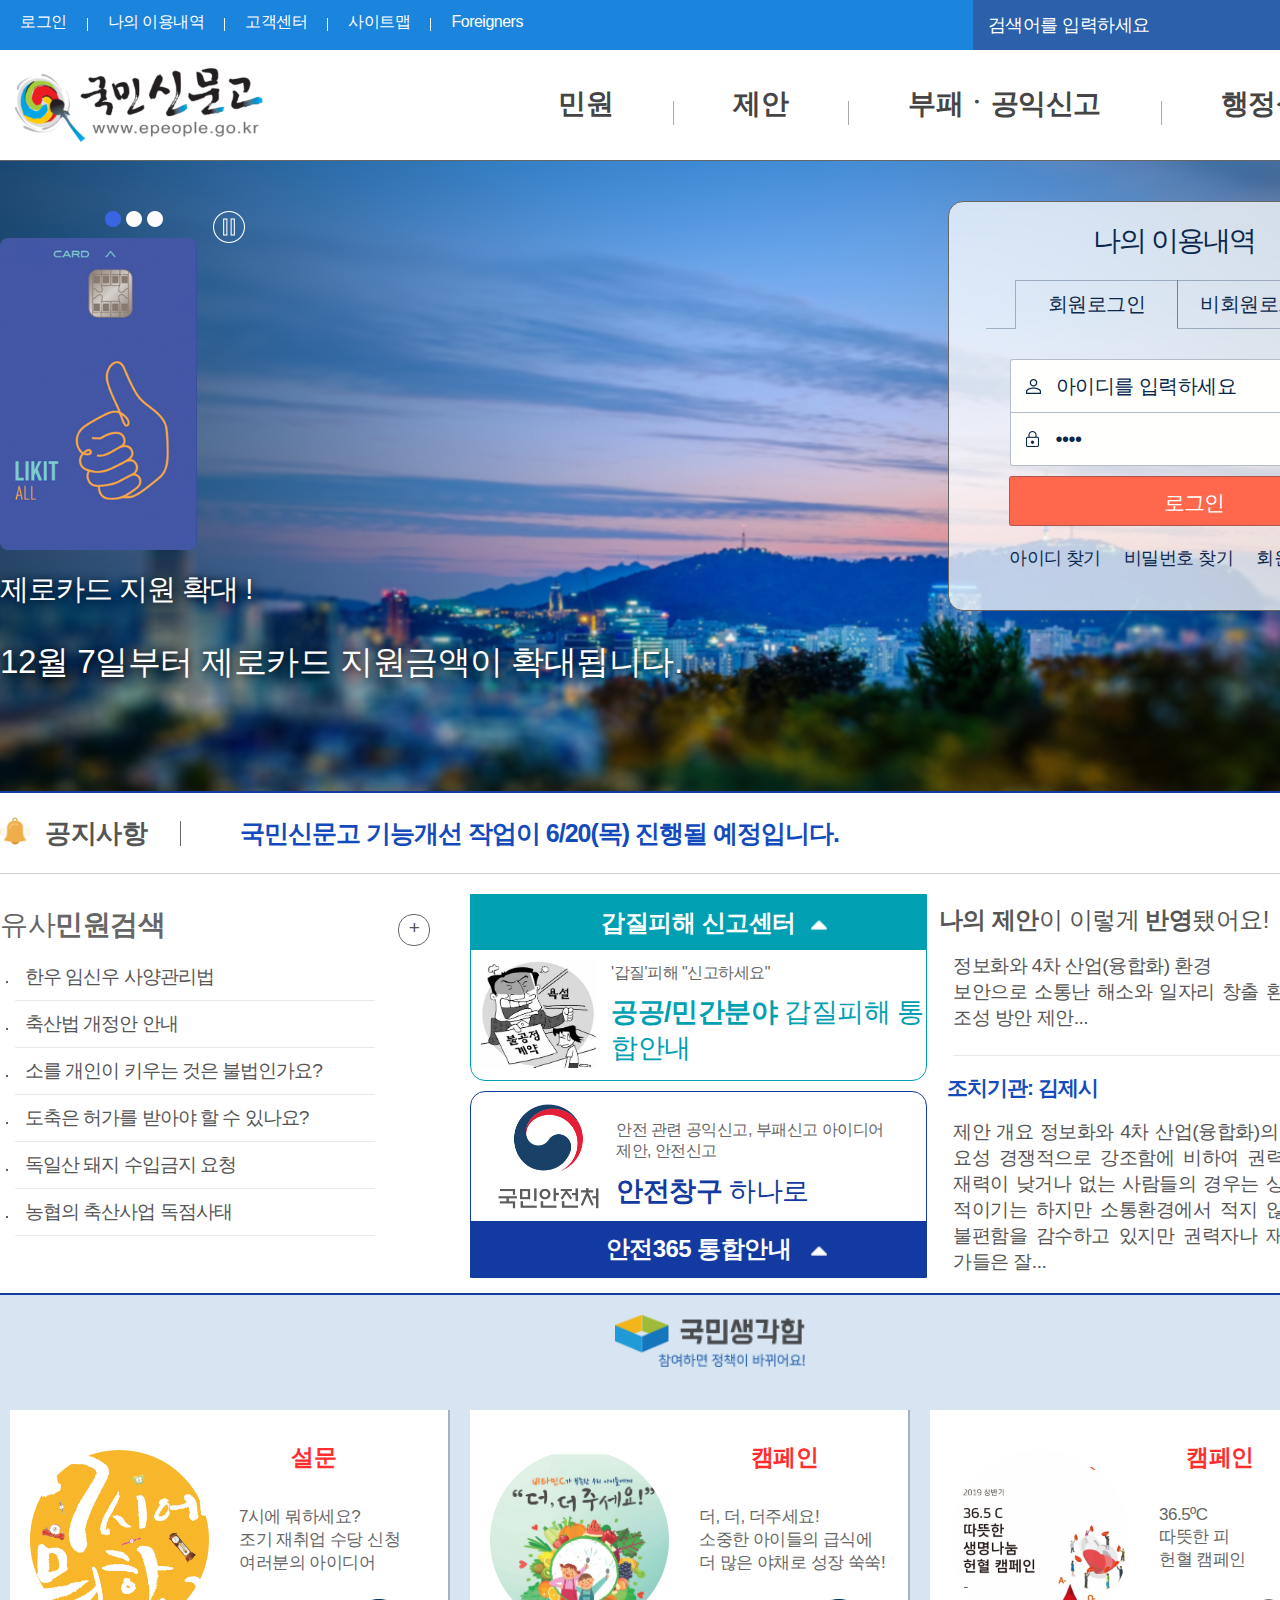
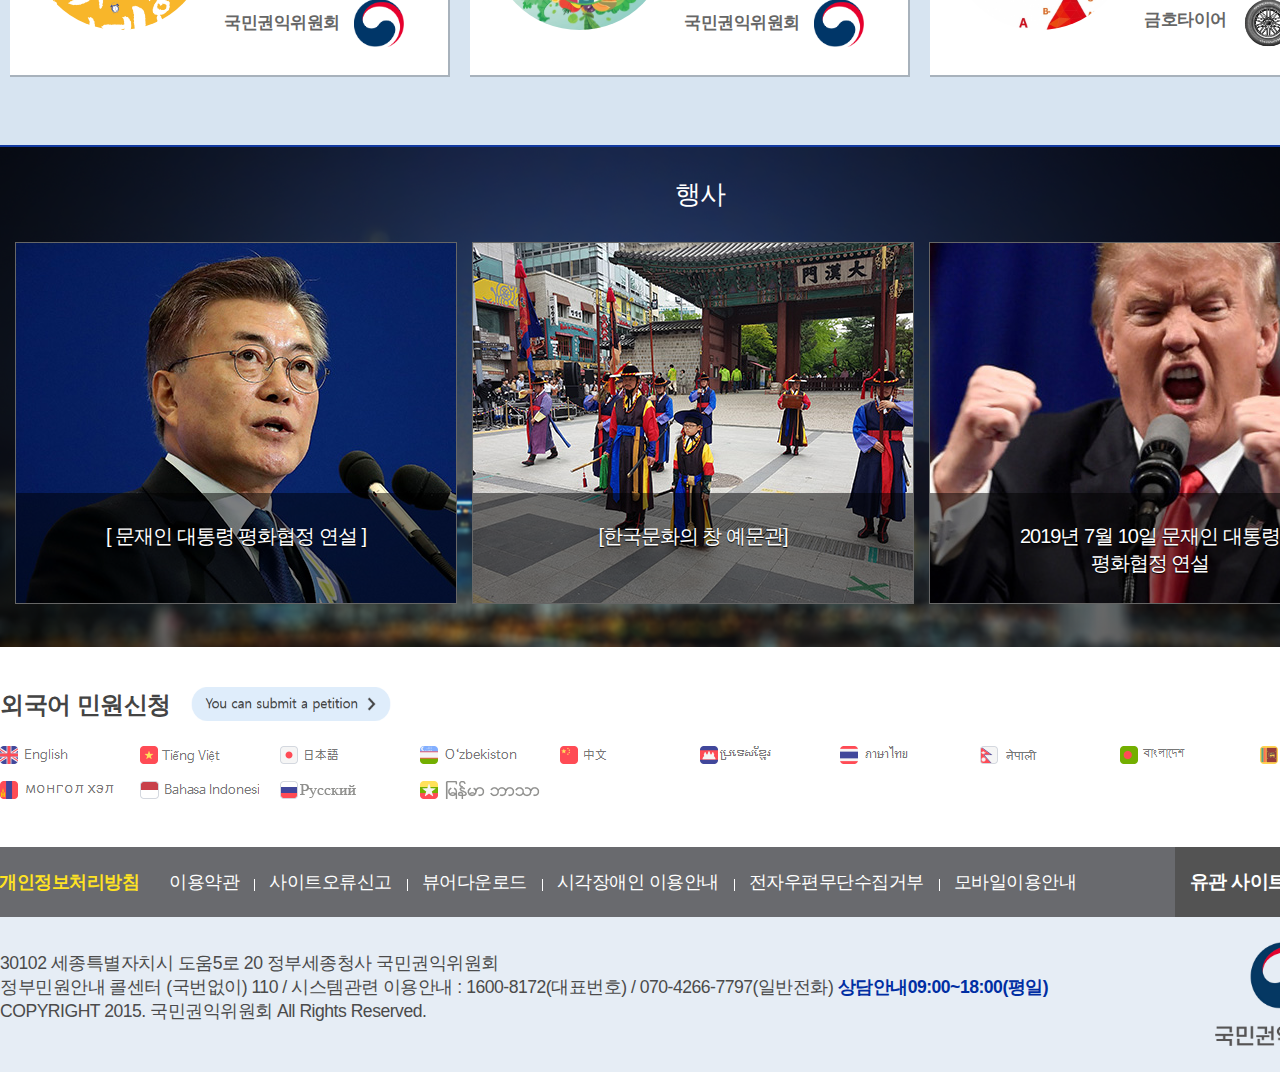
==== index.html @ 2f3044f5 "update ver2" ====
﻿<!doctype html>
<html lang="ko">
<head>
	<meta charset="UTF-8">
	<meta http-equiv="X-UA-Compatible" content="IE=edge" />
	<meta name="Generator" content="Notepad++"/>
	<meta name="Author" content="김성수"/>
	<meta name="Keywords" content="포트폴리오, 한국아이티인재개발원, koitt, HTML5, CSS3, jQuery, 프로젝트, 국민신문고, Project, epeople, 신문고, 국민, 김성수, 프론트엔드 개발자, Front-end developer"/>
	<meta name="Description" content="경기도 부천시 오정구 거주하는 김성수의 화이팅 넘치는 포트폴리오 - 국민신문고 편"/>
 	<meta http-equiv="Expires" content="-1"/>
	<meta http-equiv="Pragma" content="no-cache"/>
	<meta http-equiv="Cache-Control" content="No-Cache"/>
	<title>국민신문고</title>
	<link rel="stylesheet" href="css/basic.css"/>
	<link rel="stylesheet" href="css/style.css"/>
	<link rel="shortcut icon" type="image/x-icon" href="images/favicon.gif" />  <!-- 파비콘 -->
	<script src="js/jquery-1.9.1.min.js"></script>
    <script src="js/script.js"></script>
    <script src="js/focusText.js"></script>
    <script src="js/imageHover.js"></script>
</head>
<body>
	<div id="wrap">
		<div id="header">
			<div id="ssTopBar">
				<div id="ssTopBarSection">
					<div id="ssGlobalNav" class="fl">
						<ul class="cf">
							<li><a href="sub4/sub04.html">로그인</a></li>
							<li class="glovalNavSep"><a href="#">나의 이용내역</a></li>
							<li class="glovalNavSep"><a href="#">고객센터</a></li>
							<li class="glovalNavSep"><a href="#">사이트맵</a></li>
							<li class="glovalNavSep"><a href="#">Foreigners</a></li>
						</ul>
					</div>
					<div id="ssGlobalSearch" class="fl">
						<a href="#" id="inputSearch" class="fr"><img src="images/search.png" width="35" height="35" alt="search"/></a>
						<input type="text" id="globalSearch" class="fr focus" value=" 검색어를 입력하세요"/>
					</div>
				</div>
			</div>
			<!-- 메뉴 시작 -->
			<div id="menuArea">
				<ul id="TopNav" class="cf">
					<li id="title" class="fl"><a href="#"><h1>국민신문고</h1><img src="images/title.png" width="255" alt="국민신문고"/></a></li>
					<li class="fl firstMenu"><a href="sub1/sub01.html" tabindex="1">민원</a>
						<div class="width100 cf fl">
							<ul class="m_width">
								<li class="fl firstBanner">
									<img src="images/complaint.png"  width="170" alt="민원배너"/>
								</li>
								<li class="fl menuTitle">
									<h2>민원</h2>
								</li>
								<li class="fl">
									<ul class="firstMenuTap">
										<li><a href="sub2/sub02.html">민원소개</a></li>
										<li><a href="sub1/sub01.html">민원신청</a></li>
										<li><a href="sub1/sub01.html">민원질의응답, 답변원문</a></li>
									</ul>
								</li>
								<li class="fl">
									<ul>
										<li><a href="sub1/sub01.html">소극행정 신고</a></li>
										<li><a href="sub2/sub02.html">소극,적극행정 사례</a></li>
									</ul>
								</li>
								<li class="fl">
									<ul>
										<li><a href="sub1/sub01.html">갑질피해 민원신청</a></li>
										<li><a href="sub1/sub01.html">기타갑질 신고</a></li>
									</ul>
								</li>
								
							</ul>
						</div>
					</li>
					<li class="fl section_border firstMenu "><a href="sub2/sub02.html" tabindex="2">제안</a>
						<div class="width100 cf fl">
							<ul class="m_width">
								<li class="fl justBanner">
									<img src="images/suggest.png"  width="170" alt="민원배너"/>
								</li>
								<li class="fl menuTitle">
									<h2>제안</h2>
								</li>
								<li class="fl">
									<ul class="firstMenuTap">
										<li><a href="sub5/sub05.html">일반 제안 신청</a></li>
										<li><a href="sub5/sub05.html">공모제안</a></li>
										<li><a href="sub5/sub05.html">공개제안</a></li>
										<li><a href="sub5/sub05.html">우수제안</a></li>
									</ul>
								</li>
								<li class="fl">
									<ul>
										<li><a href="sub5/sub05.html">정책토론</a></li>
										<li><a href="sub5/sub05.html">전자공청회</a></li>
										<li><a href="sub5/sub05.html">설문조사</a></li>
										<li><a href="sub5/sub05.html">정책참여캘린더</a></li>
										<li><a href="sub5/sub05.html">정책참여소개</a></li>
									</ul>
								</li>
							</ul>
						</div>
					</li>
					<li class="fl section_border firstMenu"><a href="sub3/sub03.html" tabindex="3">부패ㆍ공익신고</a>
						<div class="width100 cf fl">
							<ul class="m_width">
								<li class="fl firstBanner">
									<img src="images/transaction.png"  width="170" alt="민원배너"/>
								</li>
								<li class="fl menuTitle">
									<h2>부패ㆍ공익신고</h2>
								</li>
								<li class="fl">
									<ul class="firstMenuTap">
										<li><a href="sub3/sub03.html">청탁금지법 위반 신고</a></li>
										<li><a href="sub3/sub03.html">청탁금지법 위반 신고 안내</a></li>
										<li><a href="sub3/sub03.html">부패행위 신고</a></li>
										<li><a href="sub3/sub03.html">부패행위 신고 안내</a></li>
										<li><a href="sub3/sub03.html">공익 신고</a></li>
										<li><a href="sub3/sub03.html">공익 신고 안내</a></li>
									</ul>
								</li>
								<li class="fl">
									<ul>
										<li><a href="sub3/sub03.html">예산낭비 신고</a></li>
										<li><a href="sub3/sub03.html">예산절감 제안</a></li>
										<li><a href="sub3/sub03.html">예산낭비 신고 소개</a></li>
									</ul>
								</li>
							</ul>
						</div>
					
					</li>
					<li class="fl lastOne section_border firstMenu"><a href="article/list.do" tabindex="4">행정심판</a></li>
				</ul> 
			</div><!-- 메뉴끝 -->
		</div><!-- header -->
		<div id="section">
			<div class="width1400">
				<div id="ssLogin" class="fr">
					<h2><a href="../sub04/sub4.html">나의 이용내역</a></h2>
						<div class="loginTab tabSet cf">
							<div class="whiteLine firstone fl"></div>
							<a class="registed fl on" href=".loginForm">회원로그인</a>
							<a class="notRegisted fl" href=".nrLoginForm">비회원로그인</a>
							<div class="whiteLine lastOne fl"></div>
						</div>
						<div class="loginForm tabs">
						<form action="login.do" method="post">
								<p>
									<input type="text" id="userID" class="focus" name="id" value="아이디를 입력하세요" >
								</p>
								<p>
									<input type="password"  id="userPWD" class="focus" value="비밀번호" name="password">
								</p>
							<input type="submit" value="로그인">
						</form>
						<ul class="cf">
							<li><a href="#">아이디 찾기</a></li>
							<li class="findPWD"><a href="#">비밀번호 찾기</a></li>
							<li><a href="join.do">회원가입</a></li>
						</ul>
						</div>
						<div class="nrLoginForm tabs">
							<ul>
								<li><a href="#" class="phone">휴대전화</a></li>
								<li><a href="#" class="certificate">공인인증서</a></li>
								<li><a href="#" class="I-PIN">I-PIN</a></li>
								<li><a href="#" class="foreigner">Foreigner Registration No.</a></li>
							</ul>
						</div>
				</div>
				<div class="mainVisualGuide">
					<div class="mvBtn on"></div>
					<div class="mvBtn"></div>
					<div class="mvBtn"></div>
					<div class="player">
						<div class="pause"></div>
						<div class="play"></div>
					</div>
				</div>
			</div>
			<div id="ssMainGrid">
				<div class="ssGrid1 cf">
					<div class="slider_text">
						<img src="images/main_banner1-1.png" width="200" alt="카드"/>
						<h2>제로카드 지원 확대 !</h2>
						<p>12월 7일부터 제로카드 지원금액이 확대됩니다.</p>
					</div>
				</div>
				<div class="ssGrid2 cf">
					<div class="slider_text">
						<img src="images/main_banner2-1.png" alt="노인"/>
						<h2>노인 복지정책 개선</h2>
						<p>11월 7일 부터 개정됩니다.</p>
					</div>
				</div>
				<div class="ssGrid3 cf">
					<div class="slider_text">
						<img src="images/main_banner3-1.png" alt="노인"/>
						<h2>2019년, 살만한 세상</h2>
						<p>문재인과 함께합니다.</p>
					</div>
				</div>
			</div>
			<input type="checkbox" id="bossAround"/>
			<div class="bossAround">
				<div class="bossAroundWidth">
					<input type="radio" name="tab" id="tab1" checked="checked"/>
					<input type="radio" name="tab" id="tab2"/>
					<div class="tabDiv cf">
						<div class="leftOne"></div>
						<label for="tab1" class="tabOne">공공분야</label>
						<label for="tab2" class="tabTwo">민간분야</label>
						<div class="rightOne"></div>
					</div>
					<div class="publicTab cf">
						<div class="firstRow fl">
							<h3><span>01.</span> 상담</h3>
							<a href="#">&nbsp;&nbsp;&nbsp;&nbsp;갑질피해 상담신청</a>
							<p>갑질피해 해당 여부 또는 피해 구제 방법에 대한 상담 신청</p>
						</div>
						<div class="secondRow fl">
							<h3><span>02.</span> 민원</h3>
							<a href="#">&nbsp;&nbsp;&nbsp;&nbsp;갑질피해 민원신청</a>
							<p>불리한 계약조건 강요, 공사대금 미지급 또는 부당감액 등 공공기관의 갑질에 대해 민원을 신청</p>
						</div>
						<div class="thirdRow fl">
							<h3><span>03.</span> 신고</h3>
							<a href="#">&nbsp;&nbsp;&nbsp;&nbsp;공무원행동강령 위반행위</a>
							<a href="#">&nbsp;&nbsp;&nbsp;&nbsp;청탁금지법 위반행위</a>
							<a href="#">&nbsp;&nbsp;&nbsp;&nbsp;성희롱ㆍ성폭력</a>
							<a href="#">&nbsp;&nbsp;&nbsp;&nbsp;기타갑질</a>
						</div>
					</div>
					<div class="civilTab cf">
						<div class="firstRow fl">
							<h3><span>01.</span> 민간행정</h3>
							<a href="#">&nbsp;&nbsp;&nbsp;&nbsp;개인민원</a>
							<p>개인간 발생한 사건ㆍ사고에 포함되지 않는 민원</p>
						</div>
						<div class="secondRow fl">
							<h3><span>02.</span> 지역사회</h3>
							<a href="#">&nbsp;&nbsp;&nbsp;&nbsp;지역민원</a>
							<p>지역단위의 불편함에 대한 민원 제기ㆍ제안신청 등</p>
						</div>
						<div class="thirdRow fl">
							<h3><span>03.</span> 신고</h3>
							<a href="#">&nbsp;&nbsp;&nbsp;&nbsp;질서혼란ㆍ문제 야기</a>
							<a href="#">&nbsp;&nbsp;&nbsp;&nbsp;개인간 사건ㆍ사고신고</a>
							<a href="#">&nbsp;&nbsp;&nbsp;&nbsp;지역단체 민원ㆍ신고</a>
							<a href="#">&nbsp;&nbsp;&nbsp;&nbsp;공공시설 관련 문의ㆍ제안</a>
						</div>						
					</div>
				</div>
			</div>
			<div id="ssListedSection">
				<div class="ssNoticeLineBack">
					<div class="ssNoticeLine cf">
						<img src="images/alarm.png"  width="30" alt="공지사항" class="fl"/>
						<h2 class="fl">공지사항</h2>
						<a href="#" class="fl on">국민신문고 기능개선 작업이 6/20(목) 진행될 예정입니다.</a>
						<a href="#" class="fl">인조 니코틴과세법 개선안</a>
						<a href="#" class="fl">민원제기는 익명을 보장하지 않습니다.</a>
						<a href="#" class="fl">익명을 원하시면 민원이 아닌 '공익신고'를 이용해 주시기 바랍니다.</a>
						<p>
							<input type="image" src="images/left-arrow.png" alt="이전 공지사항" class="before"/>
							<input type="image" src="images/pause.png" alt="공지사항 정지" class="pause"/>
							<input type="image" src="images/right-arrow.png" alt="다음 공지사항" class="next"/>
						</p>
					</div>
				</div>
				<div class="ssListedSectionGrid">
					<div class="ssComplaintNotice fl">
						<h2>유사<span>민원검색</span></h2>
						<span><a href="#">+</a></span>
						<ul class="cf">
							<li><a href="#">한우 임신우 사양관리법</a></li>
							<li><a href="#">축산법 개정안 안내</a></li>
							<li><a href="#">소를 개인이 키우는 것은 불법인가요?</a></li>
							<li><a href="#">도축은 허가를 받아야 할 수 있나요?</a></li>
							<li><a href="#">독일산 돼지 수입금지 요청</a></li>
							<li><a href="#">농협의 축산사업 독점사태</a></li>
							<li><a href="#">축산물 가격 안정화 건의</a></li>
							<li><a href="#">축산 사료성분 관련법 개정건의</a></li>
							<li><a href="#">특수 축산물(산양 등)에 대한 설명</a></li>
							<li><a href="#">농가 근처의 방역을 자제해 주세요</a></li>
						</ul>
					</div>
					<div class="ssCenterGrid fl">
						<div class="topOne cf">
							<label class="overrayBossaround" for="bossAround">갑질피해 신고센터</label>
							<img src="images/boss_around.jpg" width="115" alt="갑질" class="fl"/>
							<p>'갑질'피해 "신고하세요"</p>
							<a href="#" class="enterBossaround"><span>공공/민간분야</span> 갑질피해 통합안내</a>
						</div>
						<div class="bottomOne cf">
							<img src="images/Emblem_of_Safety.png" width="105" alt="국민안전처" class="fl"/>
							<p>안전 관련 공익신고,
								부패신고 아이디어<br/> 제안, 안전신고</p>
							<a href="#" class="enterSafeDesk"><span>안전창구</span> 하나로</a>
							<label class="enterSafeDesk2" for="safe">안전365 통합안내</label>
						</div>
					</div>
					<h3 class="fl cAnswer">&nbsp;<a href="#"><strong>나의 제안</strong>이 이렇게 <strong>반영</strong>됐어요!</a></h3>
						<a href="#" class="fl first cAnswer"><img src="images/btn_civil_prev.png" width="21" alt="뒤로"/></a>
						<a href="#" class="fl cAnswer"><img src="images/btn_civil_play.png" width="21" alt="정지"/></a>
						<a href="#" class="fl cAnswer"><img src="images/btn_civil_next.png" width="21" alt="앞으로"/></a>
					<div class="cAnswerTap">
						<div class="ssCivilAnswer fl cf on">
							<p>
								<a href="#">정보화와 4차 산업(융합화) 환경<br/> 보안으로 소통난 해소와 일자리 창출 환경 조성 방안 제안...</a> 
							</p>
							<br/>
							<h4>조치기관: 김제시</h4>
							<p class="content">
								<a href="#">제안 개요 
									정보화와 4차 산업(융합화)의 중요성 경쟁적으로 강조함에 비하여 권력과 재력이 낮거나 없는 사람들의 경우는 상대적이기는 하지만 소통환경에서 적지 않은 불편함을 감수하고 있지만 권력자나 재력가들은 
									잘...</a>
							</p>
						</div>
						<div class="ssCivilAnswer fl cf">
							<p>
								<a href="#">한국의 화폐가치에 대한  건의사항으로돈의 단위개선이 필요 하다는 (인플레이션으로 생각 될 수 있는 경우에...</a> 
							</p>
							<br/>
							<h4>조치기관: 한국은행</h4>
							<p class="content">
								<a href="#">제안 개요 
									<br/> 현재 한국 경제는 확실한  디플레이션 상태로 하지만 소통환경에서 적지 않은 불편함을 감수하고 있지만 권력자나 재력가들은 
									잘...</a>
							</p>
						</div>
						<div class="ssCivilAnswer fl cf">
							<p>
								<a href="#">길에 있는 은행나무 열매의 악취에 대하여 국민 설문조사를 하여 다른 나무로 대체하는 방안을...</a> 
							</p>
							<br/>
							<h4>조치기관: 환경부</h4>
							<p class="content">
								<a href="#">제안 개요 
									<br/>은행나무는 자연친화적이지만 인간 친화적이지는 않다는 것이 중론으로 악취가 모든 시민에게 똑같은 수준의 불쾌감을 주는 것이 아니라...</a>
							</p>
						</div>
					</div>
				</div>
			</div>
			<input type="checkbox" id="safe"/>
 			<div class="safe365">
				<div class="safe365Width">
					<div class="title">
						<h3>공익신고ㆍ부패신고ㆍ안전신문고ㆍ아이디어제안</h3>
						<h2>안전창구 <span>하나로</span></h2>
					</div>
					<img src="images/safe365.png" alt="안전365 창구" class="safe365Logo"/>
					<div class="line1 cf">
						<div class="tap1 fl">
							<span class="title1">&nbsp;&nbsp;&nbsp;&nbsp;&nbsp;&nbsp;&nbsp;&nbsp;&nbsp;&nbsp;안전365 (공익신고)</span>
							<p>국민의 안전을 위협하는 <span>공익 침해<br/>
								행위가 발생하였거나 발생할 우려</span>가<br/>
							있는 경우 신고해 주세요.
							</p>
							<p>「공익신고자보호법」에 따라<br/>
								신고자의 비밀이 보호됩니다.
							</p>
							<a href="#">&nbsp;&nbsp;&nbsp;신고하기<img src="images/tap-arrow-right_black.png" alt="신고하기"/></a>
						</div>
						<div class="tap2 fl">
							<span class="title1">&nbsp;&nbsp;&nbsp;&nbsp;&nbsp;&nbsp;&nbsp;&nbsp;&nbsp;&nbsp;&nbsp;&nbsp;&nbsp;&nbsp;&nbsp;&nbsp;&nbsp;&nbsp;&nbsp;&nbsp;&nbsp;&nbsp;&nbsp;&nbsp;&nbsp;&nbsp;안전 365(부패신고)</span>
							<p><span>안전을 위협하는</span> 부패·청탁을<br/>
								신고해 주세요.
							</p>
							<p>국민권익위원회 청탁금지법<br/>
								위반신고 코너를 통해 처리됩니다.
							</p>
							<a href="#">&nbsp;&nbsp;&nbsp;신고하기<img src="images/tap-arrow-right_black.png" alt="신고하기"/></a>				
						</div>
					</div>
					<div class="line2">
						<div class="tap3 fl">
							<p>재난 또는 그 밖의 사고 · 위험<br/>
								(생활 · 교통 · 시설 · 학교 · 어린이<br/>
								안전 등)으로부터 국민의 안전을<br/>
								확보하기 위하여 <span>안전위험<br/>
									상황</span>을 신고해 주세요.<br/>
							</p>
							<a href="#">&nbsp;&nbsp;&nbsp;신고하기<img src="images/tap-arrow-right_black.png" alt="신고하기"/></a>		
							<span class="title1">&nbsp;&nbsp;&nbsp;&nbsp;&nbsp;&nbsp;&nbsp;&nbsp;&nbsp;&nbsp;안전365 (안전신문고)</span>				
						</div>
						<div class="tap4 fl">
							<p><span>국민 안전 관련 유익한 아이디어</span>를<br/>
								제안해 주세요.
							</p>
							<p>
								제출된 아이디어는<br/>
								「국민제안규정」에 따라<br/>
								처리됩니다.
							</p>
							<a href="#">&nbsp;&nbsp;&nbsp;신고하기<img src="images/tap-arrow-right_black.png" alt="신고하기"/></a>		
							<span class="title1">&nbsp;&nbsp;&nbsp;&nbsp;&nbsp;&nbsp;&nbsp;&nbsp;&nbsp;&nbsp;&nbsp;&nbsp;&nbsp;&nbsp;&nbsp;&nbsp;&nbsp;&nbsp;&nbsp;안전365 (아이디어 제안)</span>										
						</div>
					</div>
				</div>
			</div>
			<div class="ssScrollSectionBack">
				<div id="ssScrollSection">
					<div class="ssCivilThinks">
						<a href="#"><img src="images/civil_thinks.png" width="190" alt="국민생각함"/>
						</a>
					</div>
				</div>
				<div class="ssSideScroll cf">
					<a href="#" class="ssSsBanner fl cf">
						<div class="bannerImg fl">
							<img src="images/banner1.jpg" width="200" alt="배너1"/>
						</div>
						<div class="bannerText fl">
							<h3>설문</h3>
							<p class="bannerText">7시에 뭐하세요?<br/>
								조기 재취업 수당 신청<br/>
								여러분의 아이디어<br/>
							</p>
							<p class="bannerLogo">
								<span>국민권익위원회</span>
								<img src="images/peopleHasRight.png" width="50" alt="국민권익위원회"/>
							</p>
						</div>
					</a>
					<a href="#" class="ssSsBanner fl cf">
						<div class="bannerImg fl">
							<img src="images/banner2.jpg" width="200" alt="배너1"/>
						</div>
						<div class="bannerText fl">
							<h3>캠페인</h3>
							<p class="bannerText">더, 더, 더주세요!<br/>
								소중한 아이들의 급식에<br/>
								더 많은 야채로 성장 쑥쑥!<br/>
							</p>
							<p class="bannerLogo">
								<span>국민권익위원회</span>
								<img src="images/peopleHasRight.png" width="50" alt="국민권익위원회"/>
							</p>
						</div>
					</a>
					<a href="#" class="ssSsBanner fl cf">
						<div class="bannerImg fl">
							<img src="images/banner3.jpg" width="200" alt="배너1"/>
						</div>
						<div class="bannerText fl">
							<h3>캠페인</h3>
							<p class="bannerText">36.5ºC<br/>
								따뜻한 피<br/>
								헌혈 캠페인<br/>
							</p>
							<p class="bannerLogo">
								<span>금호타이어</span>
								<img src="images/kumho.jpg" width="55" alt="국민권익위원회"/>
							</p>
						</div>
					</a>
				</div>
			</div>
			<div id="ssEvent">
				<div class="ssEvent">
					<h3>행사</h3>
					<div class="eventList">
						<div class="box1 fl cf">
							<a href="#" class="fl">
								<img src="images/box1.jpg" class="fl" alt="문대통령 연설"/>
								<div class="texts fl">
									<h4>[ 문재인 대통령 평화협정 연설 ]</h4>
									<p>
이날 참석자들과 일일이 돌아가며 악수를 나눈 뒤<br/> 문 대통령은 연설에서, 우리 경제는 내부적인 요인에 더해서<br/> 대외적인 어려움이 가중되고 있고, <br/>보호무역주의와 강대국 간의 무역 갈등이 국제 교역을 위축시키고, <br/>또 세계 경제의 둔화 폭을 더 키우고 있다며, <br/>“무역 의존도가 매우 높은 우리 경제를 어렵게 만들고 있는데, <br/>거기에 일본의 수출 제한 조치가 더해졌습니다”라고 <br/>“이러한 상황을 어떻게 대응하고 타개해 나갈지 여러분의 말씀을 경청하고자 합니다”며<br/> “정부와 기업 간에 허심탄회하게 의견을 나누는 자리가 되기를 바랍니다”라며<br/> 참석한 경제인들의 협조를 당부했다.
									</p>
								</div>
							</a>
						</div>
						<div class="box2 fl cf">
							<a href="#" class="fl">
								<img src="images/box2.jpg" class="fl" alt="한국문화의창 예문관"/>
								<div class="texts fl">
									<h4>[한국문화의 창 예문관]</h4>
									<p>
이날 참석자들과 일일이 돌아가며 악수를 나눈 뒤 문 대통령은 연설에서, 우리 경제는 내부적인 요인에 더해서 대외적인 어려움이 가중되고 있고, 보호무역주의와 강대국 간의 무역 갈등이 국제 교역을 위축시키고, 또 세계 경제의 둔화 폭을 더 키우고 있다며, “무역 의존도가 매우 높은 우리 경제를 어렵게 만들고 있는데, 거기에 일본의 수출 제한 조치가 더해졌습니다”라고 “이러한 상황을 어떻게 대응하고 타개해 나갈지 여러분의 말씀을 경청하고자 합니다”며 “정부와 기업 간에 허심탄회하게 의견을 나누는 자리가 되기를 바랍니다”라며 참석한 경제인들의 협조를 당부했다.
									</p>
								</div>
							</a>
						</div>
						<div class="box3 fl cf">
							<a href="#" class="fl">
								<img src="images/box3.jpg" class="fl" alt="문대통령 연설"/>
								<div class="texts fl">
									<h4>2019년 7월 10일 문재인 대통령<br/>평화협정 연설</h4>
									<p>
이날 참석자들과 일일이 돌아가며 악수를 나눈 뒤 문 대통령은 연설에서, 우리 경제는 내부적인 요인에 더해서 대외적인 어려움이 가중되고 있고, 보호무역주의와 강대국 간의 무역 갈등이 국제 교역을 위축시키고, 또 세계 경제의 둔화 폭을 더 키우고 있다며, “무역 의존도가 매우 높은 우리 경제를 어렵게 만들고 있는데, 거기에 일본의 수출 제한 조치가 더해졌습니다”라고 “이러한 상황을 어떻게 대응하고 타개해 나갈지 여러분의 말씀을 경청하고자 합니다”며 “정부와 기업 간에 허심탄회하게 의견을 나누는 자리가 되기를 바랍니다”라며 참석한 경제인들의 협조를 당부했다.
									</p>
								</div>
							</a>
						</div>
					</div>
				</div>
			</div>
		</div><!-- section -->
		<div id="footer">
			<div id="ssLangChoice" class="cf">
				<h2 class="fl">외국어 민원신청</h2>
				<a href="#" class="submitForeigner fl"><img src="images/search_submit.png" width="200" height="40" alt="submit search"/></a>
				<ul class="choiceLang">
					<li><a href="#"><img src="images/main_lang_01.gif" alt="English"/></a></li>
					<li><a href="#"><img src="images/main_lang_02.gif" alt="Vietnamese"/></a></li>
					<li><a href="#"><img src="images/main_lang_03.gif" alt="Japanese"/></a></li>
					<li><a href="#"><img src="images/main_lang_04.gif" alt="O'zbekcha"/></a></li>
					<li><a href="#"><img src="images/main_lang_05.gif" alt="Chinese"/></a></li>
					<li><a href="#"><img src="images/main_lang_06.gif" alt="Cambodian"/></a></li>
					<li><a href="#"><img src="images/main_lang_07.gif" alt="Thailand"/></a></li>
					<li><a href="#"><img src="images/main_lang_08.gif" alt="Nepal"/></a></li>
					<li><a href="#"><img src="images/main_lang_09.gif" alt="Bangladesh"/></a></li>
					<li><a href="#"><img src="images/main_lang_10.gif" alt="Sai Lanka"/></a></li>
					<li><a href="#"><img src="images/main_lang_11.gif" alt="Mongolian"/></a></li>
					<li><a href="#"><img src="images/main_lang_12.gif" alt="Indonesian"/></a></li>
					<li><a href="#"><img src="images/main_lang_13.gif" alt="Russian"/></a></li>
					<li><a href="#"><img src="images/main_lang_14.gif" alt="Myanmar"/></a></li>
				</ul>
			</div><!-- id="ssLangChoice" -->
			<div class="ssFooterBar">
				<div id="ssFooterNav">
					<ul>
						<li><a href="#" class="infoFirstListed">개인정보처리방침</a></li>
						<li><a href="#">이용약관</a></li>
						<li class="ssFooterNavSep"><a href="#">사이트오류신고</a></li>
						<li class="ssFooterNavSep"><a href="#">뷰어다운로드</a></li>
						<li class="ssFooterNavSep"><a href="#">시각장애인 이용안내</a></li>
						<li class="ssFooterNavSep"><a href="#">전자우편무단수집거부</a></li>
						<li class="ssFooterNavSep"><a href="#">모바일이용안내</a></li>
					</ul>
					<span class="footerSitemapButton">유관 사이트 바로가기&nbsp;&nbsp;&nbsp;&nbsp;</span>
					<div id="footerSitemapScroll">
						<ul>
							<li><a href="#">정부민원안내콜센터</a></li>
							<li><a href="#">도로명주소안내시스템</a></li>
							<li><a href="#">국가법령정보센터</a></li>
							<li><a href="#">민원 24</a></li>
							<li><a href="#">중앙행정심판위원회</a></li>
							<li><a href="#">대한민국 정부</a></li>
							<li><a href="#">외국인을 위한 전자정부</a></li>
							<li><a href="#">정책브리핑</a></li>
							<li><a href="#">공공데이터포털</a></li>
							<li><a href="#">국가통계포털</a></li>
							<li><a href="#">나라장터</a></li>
							<li><a href="#">워크넷</a></li>
							<li><a href="#">창업넷</a></li>
							<li><a href="#">문화포털</a></li>
							<li><a href="#">정보공개포털</a></li>
							<li><a href="#">생활공감 국민행복</a></li>
							<li><a href="#">환경부</a></li>
							<li><a href="#">청와대</a></li>
							<li><a href="#">국민권익위원회</a></li>
						</ul>
					</div>
				</div><!-- id="ssFooterNav" -->
			</div>
			<div class="ssCompInfoWidth100">
				<div id="ssCompInfo" class="cf">
					<p class="fl">
					<br/>
					30102 세종특별자치시 도움5로 20 정부세종청사 국민권익위원회<br/>
					정부민원안내 콜센터 (국번없이) 110 / 시스템관련 이용안내 : 1600-8172(대표번호) / 070-4266-7797(일반전화) <span>상담안내09:00~18:00(평일)</span> <br/>
					COPYRIGHT 2015. 국민권익위원회 All Rights Reserved.</p>
					<a href="#"><img src="images/civil_rights.png" width="140" alt="국민권익위원회"/></a>
				</div>
			</div>
		</div><!-- footer -->
	</div>
</body>
</html>
---- css/basic.css ----
﻿/* body공통 속성 */
body,div,ul,li,dl,dt,dd,ol,p,h1,h2,h3,h4,h5,h6,form{margin: 0; padding: 0;}
*{font-family: "맑은 고딕", 'Malgun Gothic', gulim, sans-serif; font-size:1em;}
ul,ol,dl{list-style: none;}
img{border: 0; vertical-align: top;}
li,dt,dd{list-style: none;}
html{overflow-y:scroll;}
	a{text-decoration: none; color: #000000;}
	
.fl{float: left;}
.fr{float: right;}
.cf:after{content:''; display: block; clear: both;}


/* 영역 (와이어프레임) */
#wrap{width: 100%;}

/* 퀵메뉴 */
#quickMenu>.toggleBtn{cursor: pointer; position: fixed; top: 188px; right: 0px;}
#quickMenu>.quickMenuList{width: 64px; height: 0px; background-color: rgba(0,0,0,0.4); position: fixed; top:252px; right: 0px; text-align: center; overflow: hidden;}
#quickMenu>.quickMenuList>ul>li{margin-top: 20px; margin-bottom: 20px;}

/* 헤더 */
#header{width: 100%; height: 160px; border-bottom: 1px solid #666666;}
	#ssTopBar{width: 100%; height: 50px; background-color: #1b84dd; margin: 0 auto;}
		#ssTopBarSection{width: 1400px; height: 50px; margin: 0 auto;}
		#ssGlobalNav{width: 700px; height: 50px; }
			#ssGlobalNav ul li{float: left;}
			#ssGlobalNav ul .glovalNavSep:after{float: left; content: ''; width: 1px; height: 13px; background-color: white; margin-top: 18px;}
			#ssGlobalNav ul li a{font-size: 16px; padding: 3px 20px; line-height: 44px; color: white; font-family: '맑은 고딕', sans-serif;}
		#ssGlobalSearch{width: 700px; height: 50px;}
			#globalSearch{width: 365px; height: 48px; background-color:#2b60aa; border: none; font-size: 18px; color: white; padding-left: 10px; line-height: 46px;}
			#inputSearch{display: block; width: 50px; height: 50px; text-align: center; background-color:#053f8f;}
			#inputSearch img{margin-top: 7px;}
			
/* 탑 메뉴 (네비게이러.) */
#menuArea{width: 100%; height: 110px; overflow: hidden; position: relative;}
#TopNav{width: 1400px; margin: 10px auto 0 auto; left: 100px; font-family:sans-serif; color: #343434; height: 110px; }
#TopNav>#title>a>h1{display: none;}
#TopNav>li{float: left; }
#TopNav>#title{margin-top: 5px;  margin-right: 173px; margin-left: -50px;}
#TopNav>.section_border:after{float: left; content:''; width: 1px; height: 24px; background-color: #aaaaaa; margin-top: -48px; margin-left: 0px;}
#TopNav .firstMenu{padding-bottom: 24px; .padding-bottom: 24px; padding-top: 9px;}
#TopNav>.lastOne {margin-right: 0; }
#TopNav>li>a{display: block; text-decoration: none; line-height: 70px; text-align: center; font-size: 28px; color: #454545; padding: 0px 60px; .padding-bottom: 30px; font-weight: bold; height: 80px;}
#TopNav>li.on>a{text-decoration:underline;}
#TopNav>li>#goHome{display: inline; text-decoration: none; line-height:0px; text-align: center; font-size: 0px; color: #454545; padding: 0px 0px;}
	.width100{display: none; overflow: hidden; width:100%; position: absolute; background-color: white; left: 0; top: 110px; overflow: hidden; border-bottom:1px solid #bbbbbb; border-top: 1px solid #666666; border-bottom: 1px solid #666666; z-index: 99; z-index: 1002;}
	.on .width100{display:block;}
	
	.m_width{width: 1400px; margin: 0 auto;}
	.m_width>li{margin-right: 40px; font-size: 1.3em;}
	.m_width>li.firstBanner{margin-right: 0px;}
	.m_width>li>ul>li>a{font-size: 0.9em; color: #6f6f6f; vertical-align: middle; letter-spacing: -1px; line-height: 2em;}
	.m_width>li>ul>.on>a{text-decoration:underline;}
	.m_width li ul{margin-top: 20px; border-right: 1px solid #d0d0d0; padding-right: 25px;}
	.m_width li .firstMenuTap{padding-left: 38px; border-left: 1px solid #d0d0d0; margin-bottom: 25px;}
	.m_width li ul li{list-style-image: url(../images/gray_dot.gif);}
.firstBanner{padding-top: 30px; padding-bottom: 30px; padding-right: 25px; margin-top: 20px; margin-bottom: 20px;}
.justBanner{padding-top: 30px; padding-bottom: 30px; padding-right: 25px; margin-top: 20px; margin-bottom: 20px;}
.m_width>.menuTitle{margin-top: 100px; margin-left: 100px; margin-right: 100px; border-top: 3px solid #565656; font-size: 28px; color:#565656;}
.sub_width{width: 300px;}

/* 푸터 */
#footer{width: 100%;}
	#ssLangChoice{width: 1400px; height: 200px;  margin: 0 auto;}
		#ssLangChoice>h2{padding: 20px 20px 20px 0px; font-size: 24px; font-weight: bold; color: #444444; margin-top: 22px;}
		#ssLangChoice>.submitForeigner{display: inline-block; margin-top: 37px;}
		.choiceLang{clear: left; margin-top: 10px; margin-bottom: 80px;}
		.choiceLang li{width: 140px; height: 30px; float: left; margin-top:5px;}
	.ssFooterBar{width: 100%; height: 70px; background-color: #696a6e}
		#ssFooterNav{width: 1400px; height: 70px; margin: 0 auto; position: relative;}
			#ssFooterNav>ul li{float: left;}
			#ssFooterNav>ul li a{display: block; padding: 10px 15px; font-size: 18px; color: white; line-height: 50px;}
			#ssFooterNav ul li.ssFooterNavSep:after{float: left; content: ''; width: 1px; height: 12px; background-color: white; margin-top: -38px;}
			#ssFooterNav>ul .infoFirstListed{color:#ffe323; margin-left:-16px; font-weight: bold; }
			
			#footerSitemap{display: none;}
			.footerSitemapButton{cursor: pointer; float:right; display: block; padding: 22px 15px; color: white; background: url(../images/bul_botlink_up.png) no-repeat 88% center; background-color: #535353;  font-size: 1.2em; font-weight: bold;}
			#footerSitemapScroll{width:195px; height:200px; display:none; overflow-y: scroll; position: absolute; top:-200px; right:0px; background-color:#535353; transition: 0.8s max-height;}
			#footerSitemapScroll ul li{color: #ffffff; font-size: 1em; font-weight: bold; letter-spacing: -1px;}
			/* #footerSitemap:checked ~ #footerSitemapScroll{display: block;} */
			.footerSitemapButton:hover{text-decoration: underline; }
	.ssCompInfoWidth100{width: 100%; background-color:#e6edf5;}
	#ssCompInfo{width: 1400px; height: 155px; margin: 0 auto;}
	#ssCompInfo>p{font-size : 1.1em; color: #4b4b4b; margin-top: 13px;}
	#ssCompInfo>a{display: block; padding: 20px; margin-top: 30px; float: right; margin-left: 50px;}
	#ssCompInfo p span{font-weight: bold; color: #002ea3;}
	#ssCompInfo a img{margin-top: -25px; margin-right: 25px;}
---- css/style.css ----
﻿*{letter-spacing: -0.5px;}
/* 섹션 */
#section{width: 100%;}
	#ssMainGrid{width: 100%; height:630px; overflow: hidden; position: relative;}
	#ssMainGrid>div{position: absolute; float: left;}
   	#ssMainGrid .ssGrid1{background: url(../images/bg1.png) no-repeat; width: 100%; height: 630px; left: 0; background-size: cover;}
	#ssMainGrid .ssGrid2{background: url(../images/bg2.png) no-repeat; width: 100%; height: 630px; left:-100%; background-size: cover;}
	#ssMainGrid .ssGrid3{background: url(../images/bg3.png) no-repeat; width: 100%; height: 630px; left:-100%; background-size: cover;}
	#ssMainGrid .ssGrid4{background: url(../images/bg4.png) no-repeat; width: 100%; height: 630px; left:-100%; background-size: cover;}   
/*   	#ssMainGrid .ssGrid1{background-color: #889aac; width: 100%; height: 630px; left: 0; background-size: cover;}
	#ssMainGrid .ssGrid2{background-color: #e1c232; width: 100%; height: 630px; left:-100%; background-size: cover;}
	#ssMainGrid .ssGrid3{background-color: #729aeb; width: 100%; height: 630px; left:-100%; background-size: cover;}
	#ssMainGrid .ssGrid4{background-color: #c1dcd7; width: 100%; height: 630px; left:-100%; background-size: cover;}   */
	#ssMainGrid div>.slider_text{ font-size: 2.6em; color: #ffffff; width: 1400px; height: 630px; margin: 0 auto; display: none;}
	#ssMainGrid div .slider_text{display: block;}
	#ssMainGrid .ssGrid1 .slider_text>img{margin-top:77px;}
	#ssMainGrid div .slider_text>h2{display: block; width: 700px; font-size: 0.7em; font-weight: normal; color: #ffffff; letter-spacing: -1px; text-shadow:0px 1px 10px #000000;margin-top: 20px;}
	#ssMainGrid div .slider_text>p{display: block; width: 700px; font-size: 0.8em; color: #ffffff; text-shadow:0px 1px 10px #000000; margin-top: 30px;}
	#ssMainGrid .ssGrid2 .slider_text>h2{margin-top:-377px;}
	
	/* 호버말풍선 */
	.balloon{background-color: rgba(00,00,00,0.7); color: #ffffff; padding: 17px; position: absolute;  display: none; border: 1px solid #aaaaaa; border-radius: 25px; font-size: 1.1em; font-weight: bold; z-index: 100;}
	
	#ssLogin>div.loginTab>.on{border-bottom: 0px solid #ffffff;}
		/* 첫줄 */
		.ssGridSection{width: 1400px; height: 440px; margin: 0 auto;}
		
		.width1400{width: 1400px; position: relative; margin: 0 auto;}
			
			/* 로그인 */
			#ssLogin{width: 450px; height: 408px; margin-left:15px; background-color: rgba(255,255,255,0.75); color: #42618c; position: absolute; top: 40px; right: 0px; z-index: 99; border-radius: 15px; border: 1px solid #666666;}
				#ssLogin input[type=radio]{display: none;}
				#ssLogin h2{text-align:center; margin-top: 20px;}
				#ssLogin h2>a{text-align:center; font-size: 28px; color: #0a284c; font-weight: normal; letter-spacing: -2px;}
				#ssLogin p.cf{z-index: 30;}
				#ssLogin>.loginTab>.whiteLine{width: 30px; height: 30px;  border-bottom: 1px solid rgba(10,40,76,0.3); margin-top: 38px;}
				#ssLogin>.loginTab>.firstone{margin-left: 37px; margin-right: -1px;}
				#ssLogin>.loginTab>.lastOne{margin-left: -1px;}
				#ssLogin>.loginTab>a{width:121px; font-size: 20px; color: #0a284c; display: block; padding: 10px 20px; float: left; border-top:1px solid rgba(10,40,76,0.3); border-left:1px solid rgba(10,40,76,0.3); border-right:1px solid rgba(10,40,76,0.3); margin-top: 20px; cursor: pointer; text-align:center; border-bottom: 1px solid rgba(10,40,76,0.3); }
				#ssLogin .notRegisted{margin-left:-1px;}
				#ssLogin #loginForm{width:360px; text-align: center; margin: 0 auto;}
				.loginForm input{width: 280px; height: 50px; background-color: #f16d6d; color: #0a284c; font-size: 20px; padding-left:45px; line-height: 50px; margin: 0 auto; display: block;}
				#userID{margin-top: 30px; background: url(../images/login_id.png) no-repeat 15px center; border:1px solid rgba(10,40,76,0.3); border-radius: 3px 3px 0 0; background-color: #fffffd;}
				#userPWD{background: url(../images/login_pwd.png) no-repeat 15px center; border:1px solid rgba(10,40,76,0.3); border-top: 0px solid rgba(10,40,76,0.3); border-radius: 0 0 3px 3px; background-color: #fffffd;}
				#ssLogin #Registed:checked ~ .loginTab>.registed{ border-bottom: 0px solid rgba(10,40,76,0.3);}
				#ssLogin #Registed:checked ~ #.loginForm{display: block;}
				#ssLogin #NotRegisted:checked ~ .loginTab>.notRegisted{ border-bottom: 0px solid rgba(10,40,76,0.3);}
				#ssLogin #NotRegisted:checked ~ .nrLoginForm{display: block;}
				#ssLogin #NotRegisted:checked ~ .loginForm{display: none;}
				#ssLogin input[type=submit]{display: block; width: 330px; height:50px; color:#ffffff; font-size: 1.3em; margin: 0 auto; margin-top: 10px; border: 1px solid rgba(10,40,76,0.3); background-color: #ff684c; cursor: pointer; border-radius: 3px; letter-spacing: -1px;}
				#ssLogin>.loginForm>ul {width: 330px; margin: 20px auto;}
				#ssLogin>.loginForm>ul li{float: left;}
				#ssLogin>.loginForm>ul li.findPWD{margin-left: 23px; margin-right: 23px;}
				#ssLogin>.loginForm>ul li a{display: block; color: #0a284c; font-size: 1.1em;}
				#ssLogin>.nrLoginForm{display: none;}
				#ssLogin>.nrLoginForm>ul{margin-top: 20px;}
				#ssLogin>.nrLoginForm>ul>li>a{display: block; width: 280px; height: 50px; border-top: 1px solid rgba(10,40,76,0.3); border-left: 1px solid rgba(10,40,76,0.3); border-right: 1px solid rgba(10,40,76,0.3); margin: 0 auto; padding-left: 40px; line-height: 50px; .line-height: 50px; color: #0a284c; font-size: 1.2em;}
				#ssLogin>.nrLoginForm>ul>li>.foreigner{border-bottom: 1px solid rgba(10,40,76,0.3); background: url(../images/lock2.png) no-repeat 15px center;}
				#ssLogin>.nrLoginForm>ul>li>.phone{background: url(../images/phone.png) no-repeat 15px center;}
				#ssLogin>.nrLoginForm>ul>li>.certificate{background: url(../images/key.png) no-repeat 15px center;}
				#ssLogin>.nrLoginForm>ul>li>.I-PIN{background: url(../images/lock.png) no-repeat 15px center;}
				#ssLogin>.nrLoginForm>ul>li{background: url(../images/login_arrow_right.png) no-repeat 362px center;}
		
		/* 메인 비주얼 가이드버튼 */
		.mainVisualGuide{width: 600px; height: 64px; position: absolute; z-index: 1000; top: 50px; left: 100px;}
		.mainVisualGuide .mvBtn{background:url(../images/banner_dot.png) no-repeat; overflow: hidden; width: 16px; height: 16px; float: left; margin-left: 5px; cursor: pointer;}
		.mainVisualGuide .mvBtn.on{background:url(../images/banner_dot_focus.png) no-repeat;}
		.mainVisualGuide .player{width: 32px; height: 32px; overflow: hidden; float: left; margin-left: 50px;}
		.mainVisualGuide .player .pause{background: url(../images/main_pause.png) no-repeat center top; cursor: pointer; width: 32px; height: 32px;}
		.mainVisualGuide .player .play{background: url(../images/main_play.png) no-repeat center top; cursor: pointer; width: 32px; height: 32px;}
				
		/* 첫번째 박스 */
		.listedSection1{background-color: rgba(255,255,255,0.75); width: 70%; height: 130px; position: absolute; top: 625px; z-index: 99; border-top: 1px solid #666666; border-bottom: 1px solid #666666; border-right: 1px solid #666666; float: left;}
		.listedSection1>.listedSectionInner{width: 750px; height: 130px; float: right;}
		
	#ssListedSection{width: 100%; height: 500px; /* background-color:#f6f9fc; */}
	.ssNoticeLine>img{margin-top: 23px;}
	.ssListedSectionGrid{width:1400px; margin: 20px auto;}
		/* 공지사항 */
	.ssNoticeLineBack{width:100%; background-color: white; border-bottom: 1px solid #ced1d3;}
		.ssNoticeLine{width: 1400px; height: 80px; margin: 0 auto; position: relative;}
		.ssNoticeLine>h2{font-size: 26px; font-weight: bold; color:#555555; line-height: 80px; margin-left: 15px;}
		.ssNoticeLine>h2:after{content: ''; width: 1px; height: 25px; background-color: #666666; float:right; margin-top: 28px; margin-left: 33px;}
		.ssNoticeLine>a{display: none; padding: 10px; color:#134bbc; text-align: left; letter-spacing: -1px; font-size: 25px; font-weight: bold; line-height: 60px; margin-left: 50px; position: absolute;}
		.ssNoticeLine>a.on{display: block; left: 180px;}
		.ssNoticeLine>p{float: right; margin-top: 25px;}
	
		/* 유사민원검색 */
		.ssComplaintNotice{width:470px; height: 350px; overflow: hidden;}
		.ssComplaintNotice>h2{display: block; float: left; margin-top: 12px; font-size: 28px; color: #666666; font-weight: normal; }
		.ssComplaintNotice>h2>span{font-weight: bold;}
		.ssComplaintNotice>span{display: block; float: right; margin-top: 20px; border:1px solid #666666; margin-right: 40px; width: 30px;  height: 30px; border-radius:15px; text-align: center; line-height: 25px; }
		.ssComplaintNotice>span>a{color: #565656; font-size: 1.2em;}
		.ssComplaintNotice>ul{clear:both; display: block; margin-top: 60px; .margin-top: 10px; width:360px; margin-left: 15px;}
		.ssComplaintNotice>ul li{border-bottom: 1px solid #e4e9ee; list-style-image: url(../images/dot.gif)}
		.ssComplaintNotice>ul li a{display: block; padding: 10px; color: #565656; font-size: 1.2em; letter-spacing: -1px;}
		.ssComplaintNotice>ul li a:hover{text-decoration:underline;}
		
		/* 갑질피해신고센터 */
		.ssCenterGrid{width:455px; height: 384px;}
		.topOne{width: 455px; height: 185px; border:1px solid #00a0b2; background-color: white; border-radius: 0 0 15px 15px;}
			.topOne>.overrayBossaround{display: block; width: 455px; height: 55px; color: white; font-size: 24px; font-weight: bold; text-align: center; line-height: 55px; background: url(../images/caret-arrow-up.png) no-repeat 340px 22px; background-color:#00a0b2; cursor: pointer;}
			.topOne>img{margin-top: 10px; margin-left: 10px; padding-right: 15px;}
			.topOne>p{color: #666666; margin-top: 13px; margin-bottom: 10px;}
			.topOne>.enterBossaround{color:#00a0b2; font-size: 27px;}
			.topOne>.enterBossaround span{font-weight: bold;}
		.bottomOne{width: 455px; height: 185px; border:1px solid #123aa1; background-color: white; border-radius: 15px 15px 0 0; margin-top:10px;}
			.bottomOne>img{margin-top: 10px; margin-right: 15px; padding-left: 25px;}
			.bottomOne>p{color:#666666; margin-top: 28px; margin-bottom:11px;}
			.bottomOne>.enterSafeDesk{color: #123aa1; font-size: 27px; }
			.bottomOne>a>span{font-weight:bold;}
			.bottomOne>.enterSafeDesk2{display: block; width: 455px; height: 56px; color: white; font-size: 24px; font-weight: bold; text-align: center; line-height: 55px; background: url(../images/caret-arrow-up.png) no-repeat 340px 22px; background-color:#123aa1; margin-top: 12px; .margin-top: 14px; cursor: pointer;}
			
		/* 라디오체크 컨텐츠 */
		#bossAround:checked ~ .bossAround{height: 500px;}
		#bossAround{display: none;}
		.bossAround{width: 100%; height: 0px; transition: height 0.8s; background-color: #ffffff; border-bottom: 1px solid #123aa1; border-top: 1px solid #123aa1; overflow: hidden;}
		.bossAround>.bossAroundWidth{width: 1400px; height: 500px;  margin: 0 auto; }
		.bossAroundWidth>input{display:none;}
		.bossAroundWidth>.tabDiv{width: 600px; height: 50px; margin: 0 auto; background-color: #ffffff; margin-top: 30px;}
		.bossAroundWidth>.tabDiv>label{display: block; cursor: pointer; width: 240px; height: 48px; border:1px solid #123aa1; float: left; text-align: center; line-height: 48px; .line-height: 48px; font-size: 1.6em; font-weight: bolder; color: #123aa1;}
		.bossAroundWidth>#tab1:checked ~ .tabDiv>.tabOne{border-bottom: 0px solid #ffffff;}
		.bossAroundWidth>#tab1:checked ~ .publicTab{display:block;}
		.bossAroundWidth>#tab2:checked ~ .tabDiv>.tabTwo{border-bottom: 0px solid #ffffff;}
		.bossAroundWidth>#tab2:checked ~ .civilTab{display:block;}
		.bossAroundWidth .leftOne{width: 50px; height: 48px; border-bottom: 1px solid #123aa1; float:left; margin-right: 0px;}
		.bossAroundWidth .rightOne{width: 50px; height: 48px; border-bottom: 1px solid #123aa1; float:left; margin-left: 0px;}
		
		.safe365{width: 100%; height: 0px; transition: height 0.8s; background-color: #f7f8f9; border-bottom: 1px solid #123aa1; border-top: 1px solid #123aa1; overflow: hidden;}
 		.safe365Width{width: 1400px; height: 700px;  margin: 0 auto; position: relative; .display: none;} 
		.safe365Width>.title{width: 400px; height: 100px; border-top: 2px solid #000000; border-bottom: 2px solid #000000; margin: 25px auto; text-align: center;}
		.safe365Width>.title>h3{color: #515254; font-size: 1.1em; text-align: center; margin-top: 6px;}
		.safe365Width>.title>h2{color: #0b30a2; font-size: 3em; font-weight: bolder;}
		.safe365Width>.title>h2>span{color: #1d96e9;}
		#safe:checked ~ .safe365{height: 700px;}
/* 		#safe:checked ~ .safe365>.safe365Width{height: 700px;} */
		.safe365Width>.line1>.tap1>.title1{background:url(../images/tap1.png) no-repeat left top; display: block; width: 316px; height: 56px; line-height: 41px; color: #ffffff; font-weight: bold; letter-spacing: -1px;}
		.safe365Width>.line1>.tap1{width: 404px; height:239px; margin-top: 37px; margin-left: 296px; background: url(../images/tap1_back.png) no-repeat 250px 107px; z-index: 2; position: relative;}
		.safe365Width>.line1>.tap1>p{background: url(../images/check.gif) no-repeat left top; color: #555555; padding-left: 20px; margin-top: 15px; margin-left: 15px; font-size: 0.8em;}
		.safe365Width>.line1>.tap1>p>span{color: #f51a1a;}
		.safe365Width>.line1>.tap1>a{display: block; width: 110px; height: 38px; border: 1px solid #9cbaec; border-radius: 20px;  background-color: #ffffff; margin-left: 32px; margin-top: 12px; line-height: 34px; color: #666666; font-size: 0.9em; transition: background-color 0.8s;}
		.safe365Width>.line1>.tap1>a:hover{background-color: #123aa1; border: 1px solid #123aa1; color: #ffffff;}

		.safe365Width>div>div>a>img{margin-top: 10px; margin-left: 6px;}
		
		.safe365Width>.line1>.tap2>.title1{background:url(../images/tap2.png) no-repeat left top; display: block; width: 316px; height: 56px; line-height: 41px; color: #ffffff; font-weight: bold; letter-spacing: -1px;}
		.safe365Width>.line1>.tap2{width: 404px; height:239px; margin-top: 37px; margin-left: 88px; background: url(../images/tap2_back.png) no-repeat 250px 107px; z-index: 2; position: relative;}
		.safe365Width>.line1>.tap2>p{background: url(../images/check.gif) no-repeat left top; color: #555555; padding-left: 20px; margin-top: 15px; margin-left: 15px; font-size: 0.8em;}
		.safe365Width>.line1>.tap2>p>span{color: #f51a1a;}
		.safe365Width>.line1>.tap2>a{display: block; width: 110px; height: 38px; border: 1px solid #9cbaec; border-radius: 20px;  background-color: #ffffff; margin-left: 32px; margin-top: 12px; line-height: 34px; color: #666666; font-size: 0.9em; transition: background-color 0.8s;}
		.safe365Width>.line1>.tap2>a:hover{background-color: #123aa1; border: 1px solid #123aa1; color: #ffffff;}
		
		.safe365Width>.line2>.tap3>.title1{background:url(../images/tap3.png) no-repeat left top; display: block; width: 316px; height: 56px; line-height: 65px; color: #ffffff; font-weight: bold; letter-spacing: -1px; margin-top: 20px;}
		.safe365Width>.line2>.tap3{width: 404px; height:239px; margin-top: 5px; margin-left: 296px; background: url(../images/tap3_back.png) no-repeat 243px 31px; z-index: 2; position: relative;}
		.safe365Width>.line2>.tap3>p{background: url(../images/check.gif) no-repeat left top; color: #555555; padding-left: 20px; margin-top: 15px; margin-left: 15px; font-size: 0.8em;}
		.safe365Width>.line2>.tap3>p>span{color: #f51a1a;}
		.safe365Width>.line2>.tap3>a{display: block; width: 110px; height: 38px; border: 1px solid #9cbaec; border-radius: 20px;  background-color: #ffffff; margin-left: 32px; margin-top: 12px; line-height: 34px; color: #666666; font-size: 0.9em; transition: background-color 0.8s;}
		.safe365Width>.line2>.tap3>a:hover{background-color: #123aa1; border: 1px solid #123aa1; color: #ffffff;}

		.safe365Width>.line2>.tap4>.title1{background:url(../images/tap4.png) no-repeat left top; display: block; width: 316px; height: 56px; line-height: 65px; color: #ffffff; font-weight: bold; letter-spacing: -1px; margin-top: 5px;}
		.safe365Width>.line2>.tap4{width: 404px; height:239px; margin-top: 5px; margin-left: 89px; background: url(../images/tap4_back.png) no-repeat 243px 31px; z-index: 2; position: relative;}
		.safe365Width>.line2>.tap4>p{background: url(../images/check.gif) no-repeat left top; color: #555555; padding-left: 20px; margin-top: 15px; margin-left: 15px; font-size: 0.8em;}
		.safe365Width>.line2>.tap4>p>span{color: #f51a1a;}
		.safe365Width>.line2>.tap4>a{display: block; width: 110px; height: 38px; border: 1px solid #9cbaec; border-radius: 20px;  background-color: #ffffff; margin-left: 32px; margin-top: 12px; line-height: 34px; color: #666666; font-size: 0.9em; transition: background-color 0.8s;}
		.safe365Width>.line2>.tap4>a:hover{background-color: #123aa1; border: 1px solid #123aa1; color: #ffffff;}
		.safe365Logo{position: absolute; z-index:0; left: 295px; top: 192px;}

		
		.publicTab{width: 1400px; height: 370px; margin: 10px auto; display: none;}
		.publicTab h3{font-size: 40px; font-weight: bolder; color: #565656;}
		.publicTab>.firstRow{width: 370px; margin-left: 160px;}
		.publicTab>.firstRow>a{display: block; width: 300px; height: 55px; border: 2px solid #719aea; border-radius: 28px; font-size: 24px; font-weight: bold; text-align: left; line-height: 55px; color: #5281de; margin-top: 9px; padding-right: 50px; letter-spacing: -1px;}
		.publicTab>.firstRow>a:hover{background-color: #f1f5fd;}
		.publicTab div>p{display: block; width: 360px; color: #666666; margin-top: 10px; font-size: 20px;}
		.publicTab>.secondRow{width: 370px;}
		.publicTab>.secondRow>a{display: block; width: 300px; height: 55px; border: 2px solid #2998cb; border-radius: 28px; font-size: 24px; font-weight: bold; text-align: left; line-height: 55px; color: #2998cb; margin-top: 9px; padding-right: 50px; letter-spacing: -1px;}
		.publicTab>.secondRow>a:hover{background-color: #e9f4fa;}
		.publicTab>.secondRow span{ color: #2998cb;}
		.publicTab>.thirdRow{width: 370px;}
		.publicTab>.thirdRow>a{display: block; width: 300px; height: 55px; border: 2px solid #56b879; border-radius: 28px; font-size: 24px; font-weight: bold; text-align: left; line-height: 55px; color: #56b879; margin-top: 9px; padding-right: 50px; letter-spacing: -1px; float: left;}
		.publicTab>.thirdRow>p{float: left;}
		.publicTab>.thirdRow>a:hover{background-color: #eef8f1;}
		.publicTab>.thirdRow span{ color: #56b879;}
		.publicTab span{ color: #719aea; font-size: 40px; font-weight: bolder;}
		
		input[type='checkbox'] {display: none;}
		.civilTab{width: 1400px; height: 370px; margin: 10px auto; display: none;}
		.civilTab h3{font-size: 40px; font-weight: bolder; color: #565656;}
		.civilTab>.firstRow{width: 370px; margin-left: 160px;}
		.civilTab>.firstRow>a{display: block; width: 300px; height: 55px; border: 2px solid #719aea; border-radius: 28px; font-size: 24px; font-weight: bold; text-align: left; line-height: 55px; color: #5281de; margin-top: 9px; padding-right: 50px; letter-spacing: -1px;}
		.civilTab>.firstRow>a:hover{background-color: #f1f5fd;}
		.civilTab div>p{display: block; width: 360px; color: #666666; margin-top: 10px; font-size: 20px;}
		.civilTab>.secondRow{width: 370px;}
		.civilTab>.secondRow>a{display: block; width: 300px; height: 55px; border: 2px solid #2998cb; border-radius: 28px; font-size: 24px; font-weight: bold; text-align: left; line-height: 55px; color: #2998cb; margin-top: 9px; padding-right: 50px; letter-spacing: -1px;}
		.civilTab>.secondRow>a:hover{background-color: #e9f4fa;}
		.civilTab>.secondRow span{ color: #2998cb;}
		.civilTab>.thirdRow{width: 370px;}
		.civilTab>.thirdRow>a{display: block; width: 300px; height: 55px; border: 2px solid #56b879; border-radius: 28px; font-size: 24px; font-weight: bold; text-align: left; line-height: 55px; color: #56b879; margin-top: 9px; padding-right: 50px; letter-spacing: -1px; float: left;}
		.civilTab>.thirdRow>p{float: left;}
		.civilTab>.thirdRow>a:hover{background-color: #eef8f1;}
		.civilTab>.thirdRow span{ color: #56b879;}
		.civilTab span{ color: #719aea; font-size: 40px; font-weight: bolder;}

		
			
		/* 나의 제안이 이렇게 반영되었어요 */
		.ssCivilAnswer{width:473px; height: 384px; margin-left: 2px; background-color: #ffffff; display: none; overflow: hidden;}
		.ssCivilAnswer.on{display: block;}
			h3.cAnswer{margin-left: 10px; margin-top: 10px; font-size:1.5em; letter-spacing: -3px; font-weight: normal;}
			h3 a{color:#565656;}
			a.cAnswer{margin-left: 3px; margin-top:19px;}
			a.first{margin-left: 35px;}
			.ssCivilAnswer>p{margin-left: 26px; padding-top: 17px; font-size:1.2em; color: #565656; clear:both; padding-bottom: 24px; border-bottom: 1px solid #e4e9ee; width: 350px; text-align: justify;}
			.ssCivilAnswer>.cotent{margin-left: 26px; padding-top: 17px; font-size:1.2em; color: #565656; clear:both; padding-bottom: 24px; border-bottom: 1px solid #e4e9ee; width: 350px; text-align: justify; height: 200px;}
			.ssCivilAnswer>p a{color:#565656;}
			.ssCivilAnswer>p>a:hover{text-decoration: underline;}
			.ssCivilAnswer>h4{margin-left: 20px; color: #134bbc; font-size: 1.3em; letter-spacing: -1px;}
			.cAnswerTap{width: 400px; height: 350px; overflow: hidden;}
		
	/* 하단 스크롤 */
	#ssScrollSection{width: 1396px; height: 100px; margin: 0 auto;}
	.ssScrollSectionBack{width: 100%; height: 450px; background-color: #d7e4f1;}
		.ssCivilThinks{width: 1396px; height: 100px;}
			.ssCivilThinks>a{display:block; width: 167px; margin: 0 auto; padding-top:20px;}
		.ssSideScroll{width: 1396px; height: 285px; margin: 0 auto;}
			.ssSsBanner{display: block; width: 438px; height: 265px; background-color: white; margin-right: 10px; margin-left: 10px; border-right: 2px solid #a8b2bc; border-bottom: 2px solid #a8b2bc; margin-top: -3px; transition: margin-top 0.4s; .transition: margin-top 0s; margin-top:15px; }
			.ssSsBanner:hover{margin-top:0px; .margin-top: 15px;}
			.ssSsBanner .bannerImg{width: 179px; height: 180px; border-radius: 100px; border: 1px #dddddd; overflow: hidden; margin-left: 20px; margin-top: 40px;}
			.ssSsBanner .bannerImg img{margin-left: -10px;}
			.ssSsBanner .bannerText{margin-top: 32px; margin-left: 15px;}
			.ssSsBanner .bannerText h3{font-size:23px; color: #ff2e2e; text-align: center; font-weight: bold;}
			.ssSsBanner .bannerText p{font-size:17px; color: #666666;}
			.ssSsBanner .bannerText p.bannerLogo{margin-top:25px;}
			.ssSsBanner .bannerText p.bannerLogo span{margin-right:10px; font-weight: bold; line-height: 48px;}
	
	/* 행사 섹션 */
	#ssEvent{width: 100%; height: 500px; background: url(../images/bg4.png) no-repeat; background-size: cover; border-top: 2px solid #123aa1;}
	.ssEvent{width: 1400px; height: 500px; margin: 0 auto;}
	.ssEvent>h3{font-size: 1.6em; color: #ffffff;  text-align: center; padding-top: 30px; font-weight: normal;}
	.ssEvent>.eventList>div{margin-left: 15px; border: 1px solid #666666; width: 440px;  margin-top: 30px; overflow: hidden; height: 360px;}
	.ssEvent>.eventList>div>a{position:relative;}
	.ssEvent>.eventList>div{margin-left: 15px; border: 1px solid #666666; width: 440px;  margin-top: 30px; overflow: hidden; height: 360px;}
	.ssEvent>.eventList>div>a>.texts{width: 440px; height: 360px; background-color: rgba(0,0,0,0.5); position: absolute; top: 250px;}
	.ssEvent>.eventList>div>a>.texts>h4{text-align: center; margin-top: 30px; color: #ffffff; font-size: 1.25em; letter-spacing: -1px; font-weight:normal; text-shadow:0px 1px 1px #000000;}
	.ssEvent>.eventList>div>a>.texts>p{text-align: justify; text-overflow: ellipsis; color: #ffffff; margin-top: 50px; letter-spacing: -1px; padding-left: 35px; padding-right: 35px;}
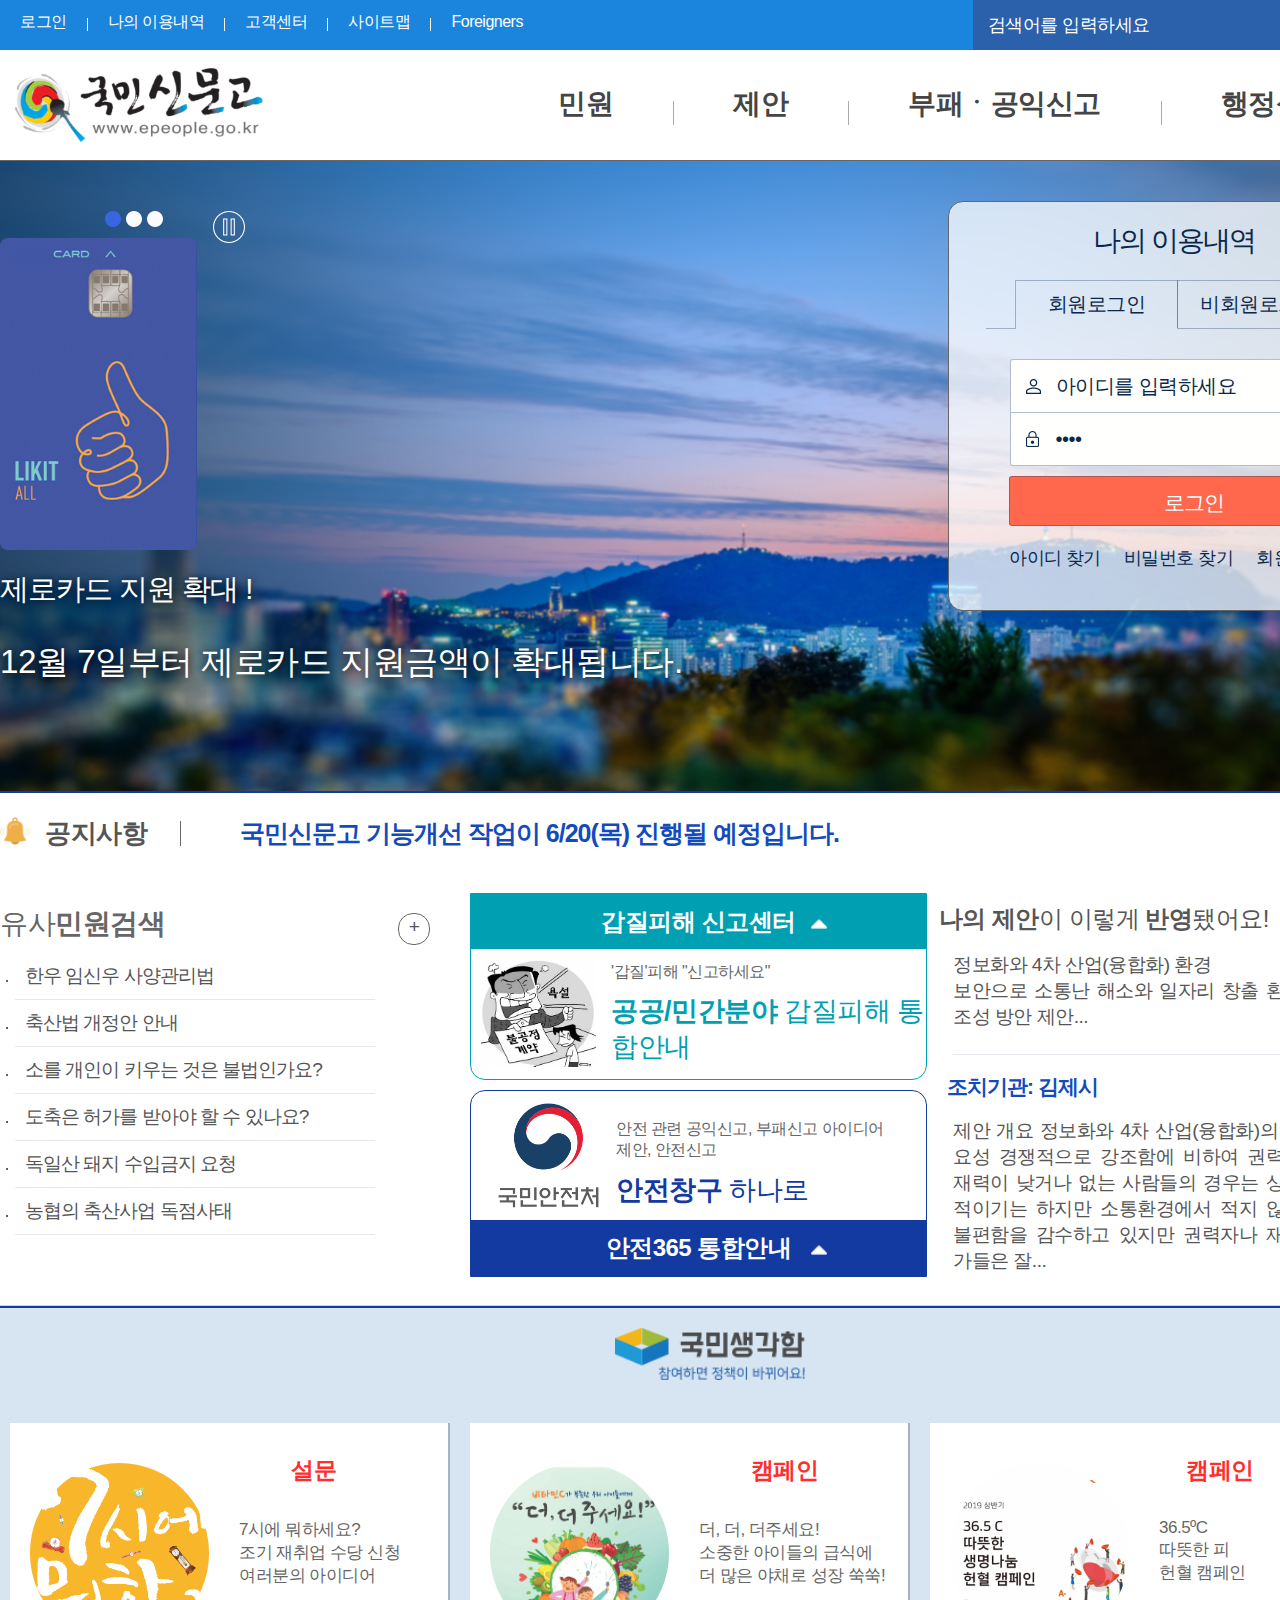
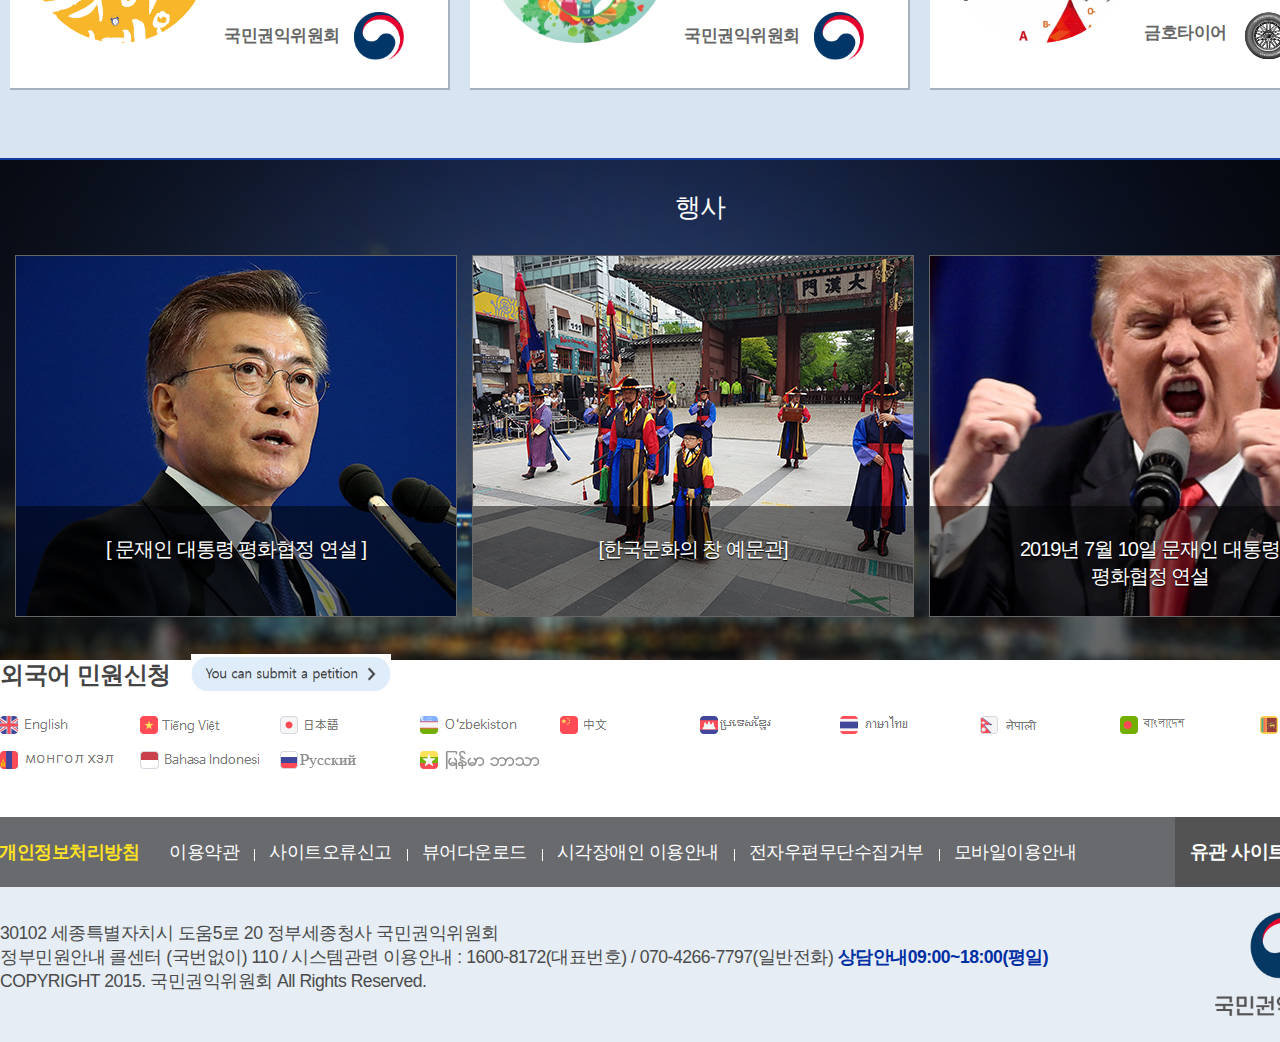
==== commit 63f84d81: "add function slide NoticeLine" ====
--- a/index.html
+++ b/index.html
@@ -138,7 +138,7 @@
 				</ul> 
 			</div><!-- 메뉴끝 -->
 		</div><!-- header -->
-		<div id="section">
+		<div id="section" class="cf">
 			<div class="width1400">
 				<div id="ssLogin" class="fr">
 					<h2><a href="../sub04/sub4.html">나의 이용내역</a></h2>
@@ -158,7 +158,7 @@
 								</p>
 							<input type="submit" value="로그인">
 						</form>
-						<ul class="cf">
+						<ul class="cf">	
 							<li><a href="#">아이디 찾기</a></li>
 							<li class="findPWD"><a href="#">비밀번호 찾기</a></li>
 							<li><a href="join.do">회원가입</a></li>
@@ -262,16 +262,18 @@
 					<div class="ssNoticeLine cf">
 						<img src="images/alarm.png"  width="30" alt="공지사항" class="fl"/>
 						<h2 class="fl">공지사항</h2>
-						<a href="#" class="fl on">국민신문고 기능개선 작업이 6/20(목) 진행될 예정입니다.</a>
-						<a href="#" class="fl">인조 니코틴과세법 개선안</a>
-						<a href="#" class="fl">민원제기는 익명을 보장하지 않습니다.</a>
-						<a href="#" class="fl">익명을 원하시면 민원이 아닌 '공익신고'를 이용해 주시기 바랍니다.</a>
+						<div class="ssNoticeContainer fl">
+							<a href="#" class="fl on">국민신문고 기능개선 작업이 6/20(목) 진행될 예정입니다.</a>
+							<a href="#" class="fl">인조 니코틴과세법 개선안</a>
+							<a href="#" class="fl">민원제기는 익명을 보장하지 않습니다.</a>
+							<a href="#" class="fl">익명을 원하시면 민원이 아닌 '공익신고'를 이용해 주시기 바랍니다.</a>
+						</div>
 						<p>
 							<input type="image" src="images/left-arrow.png" alt="이전 공지사항" class="before"/>
 							<input type="image" src="images/pause.png" alt="공지사항 정지" class="pause"/>
 							<input type="image" src="images/right-arrow.png" alt="다음 공지사항" class="next"/>
 						</p>
-					</div>
+					</div.>
 				</div>
 				<div class="ssListedSectionGrid">
 					<div class="ssComplaintNotice fl">
@@ -503,6 +505,7 @@
 					</div>
 				</div>
 			</div>
+		</div>
 		</div><!-- section -->
 		<div id="footer">
 			<div id="ssLangChoice" class="cf">
--- a/css/style.css
+++ b/css/style.css
@@ -81,8 +81,8 @@
 		.ssNoticeLine{width: 1400px; height: 80px; margin: 0 auto; position: relative;}
 		.ssNoticeLine>h2{font-size: 26px; font-weight: bold; color:#555555; line-height: 80px; margin-left: 15px;}
 		.ssNoticeLine>h2:after{content: ''; width: 1px; height: 25px; background-color: #666666; float:right; margin-top: 28px; margin-left: 33px;}
-		.ssNoticeLine>a{display: none; padding: 10px; color:#134bbc; text-align: left; letter-spacing: -1px; font-size: 25px; font-weight: bold; line-height: 60px; margin-left: 50px; position: absolute;}
-		.ssNoticeLine>a.on{display: block; left: 180px;}
+		.ssNoticeLine>.ssNoticeContainer>a{display: none; padding: 10px; color:#134bbc; text-align: left; letter-spacing: -1px; font-size: 25px; font-weight: bold; line-height: 60px; margin-left: 50px; position: absolute;}
+		.ssNoticeLine>.ssNoticeContainer>a.on{display: block; left: 180px;}
 		.ssNoticeLine>p{float: right; margin-top: 25px;}
 	
 		/* 유사민원검색 */
